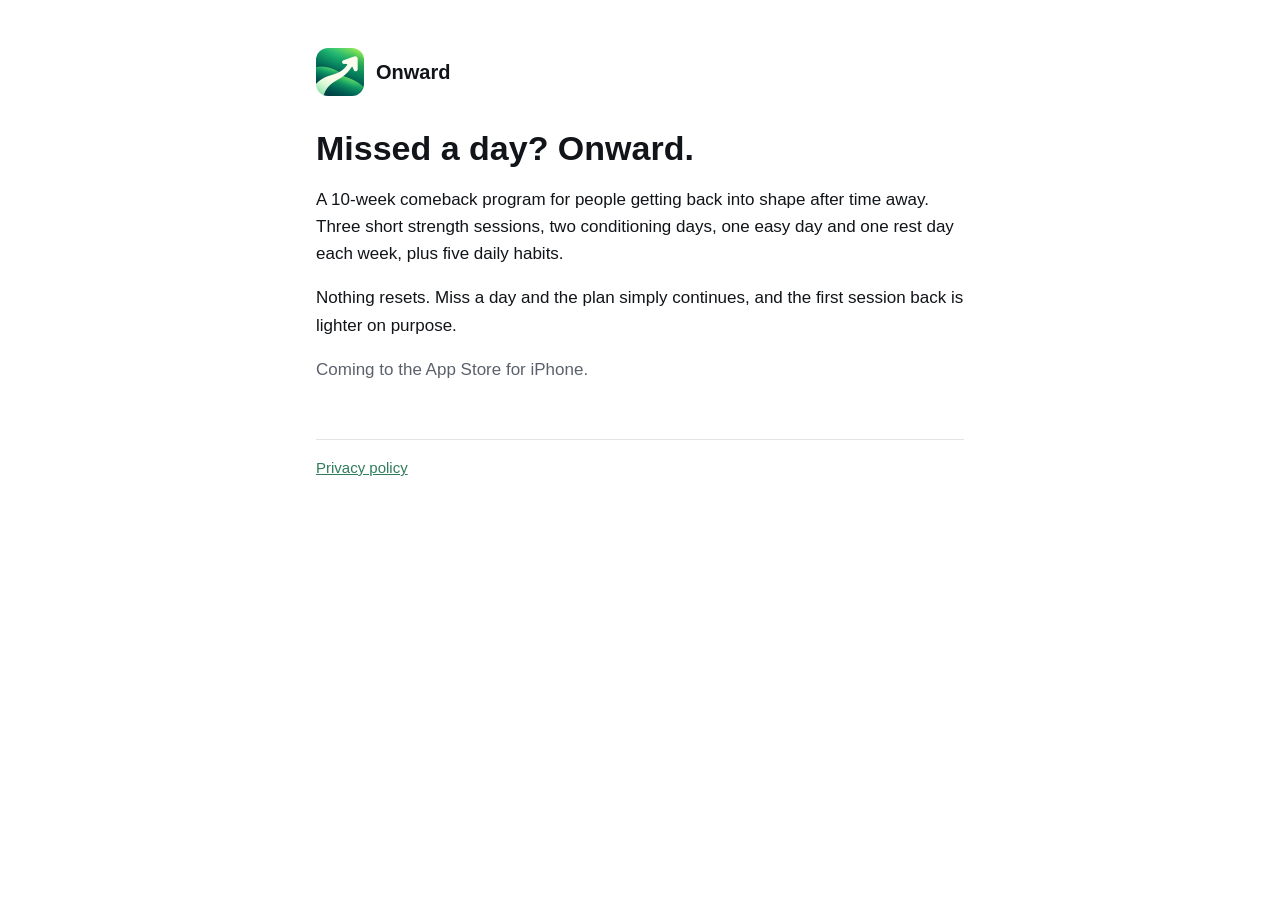
==== index.html @ 198dd076 "Privacy policy and a simple home page Co-Authored-By: Claude Opus 5.5 <noreply@anthropic.com>" ====
<!doctype html>
<html lang="en">
<head>
  <meta charset="utf-8">
  <meta name="viewport" content="width=device-width, initial-scale=1">
  <title>Onward: Fitness Comeback</title>
  <meta name="description" content="A 10-week comeback program for people getting back into shape after time away. Missed a day? Onward.">
  <link rel="icon" href="icon.png">
  <link rel="stylesheet" href="style.css">
</head>
<body>
<main>
  <header><img src="icon.png" alt=""><a href="./">Onward</a></header>

  <h1>Missed a day? Onward.</h1>
  <p>A 10-week comeback program for people getting back into shape after time away. Three short strength sessions, two conditioning days, one easy day and one rest day each week, plus five daily habits.</p>
  <p>Nothing resets. Miss a day and the plan simply continues, and the first session back is lighter on purpose.</p>
  <p class="muted">Coming to the App Store for iPhone.</p>

  <footer><a href="privacy.html">Privacy policy</a></footer>
</main>
</body>
</html>
---- style.css ----
:root {
  --bg: #ffffff;
  --text: #111418;
  --muted: #5b616b;
  --accent: #2f7d5b;
  --rule: #e2e4e8;
}
@media (prefers-color-scheme: dark) {
  :root {
    --bg: #0d0f11;
    --text: #f2f3f5;
    --muted: #a9aeb6;
    --accent: #4fae85;
    --rule: #2a2d32;
  }
}
* { box-sizing: border-box; }
body {
  margin: 0;
  background: var(--bg);
  color: var(--text);
  font: 17px/1.6 -apple-system, BlinkMacSystemFont, "Segoe UI", Roboto, Helvetica, Arial, sans-serif;
}
main { max-width: 680px; margin: 0 auto; padding: 48px 16px 80px; }
h1 { font-size: 34px; line-height: 1.2; margin: 0 0 8px; }
h2 { font-size: 21px; margin: 36px 0 8px; }
p, li { color: var(--text); }
.muted { color: var(--muted); }
a { color: var(--accent); }
ul { padding-left: 22px; }
header { display: flex; align-items: center; gap: 12px; margin-bottom: 32px; }
header img { width: 48px; height: 48px; border-radius: 12px; }
header a { text-decoration: none; color: var(--text); font-weight: 700; font-size: 20px; }
footer { margin-top: 56px; padding-top: 16px; border-top: 1px solid var(--rule); color: var(--muted); font-size: 15px; }
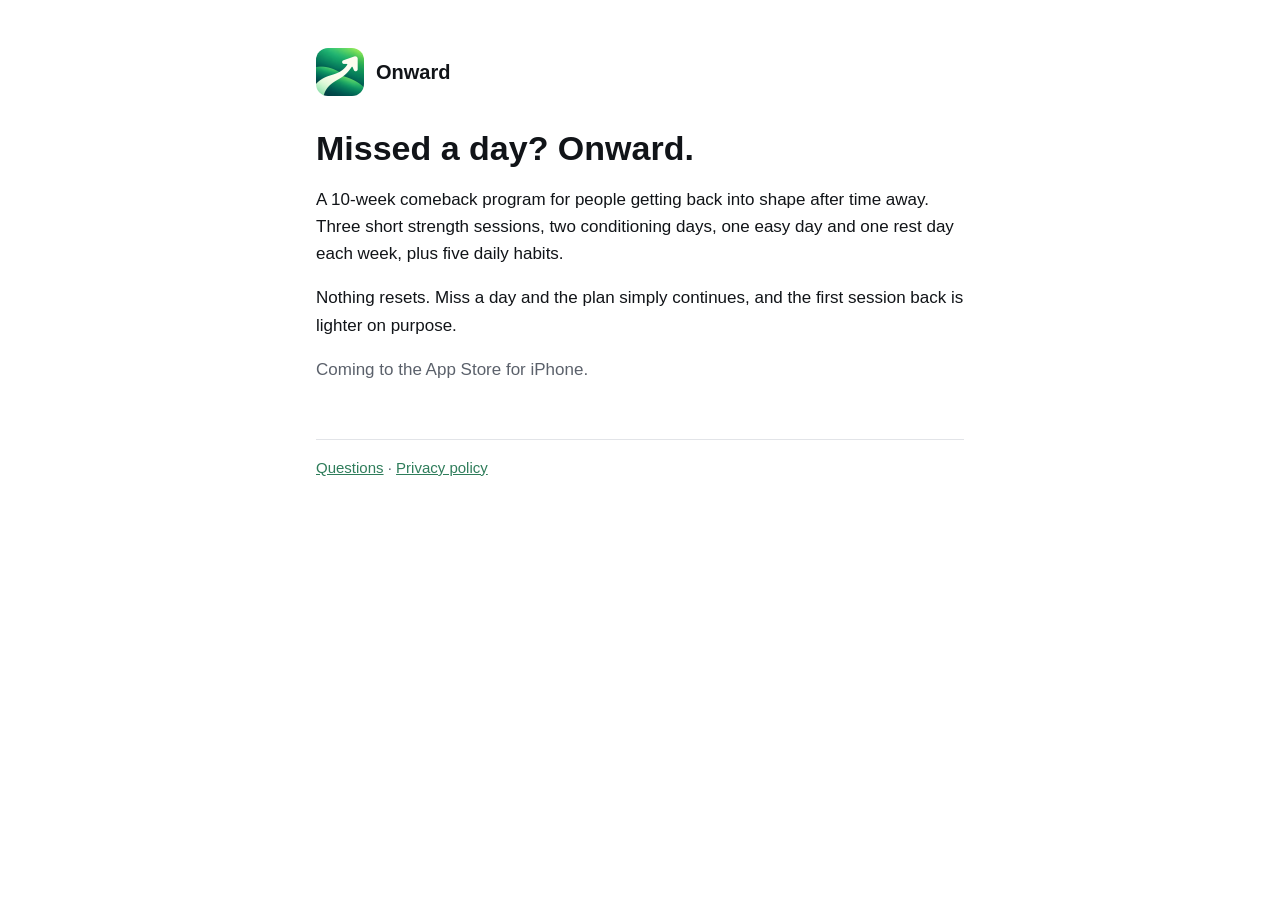
==== commit d36c76fb: "Questions page Generated from the app's FAQ (scripts/faq-page.ts in the app repo). Linked from the h" ====
--- a/index.html
+++ b/index.html
@@ -17,7 +17,7 @@
   <p>Nothing resets. Miss a day and the plan simply continues, and the first session back is lighter on purpose.</p>
   <p class="muted">Coming to the App Store for iPhone.</p>
 
-  <footer><a href="privacy.html">Privacy policy</a></footer>
+  <footer><a href="faq.html">Questions</a> · <a href="privacy.html">Privacy policy</a></footer>
 </main>
 </body>
 </html>
